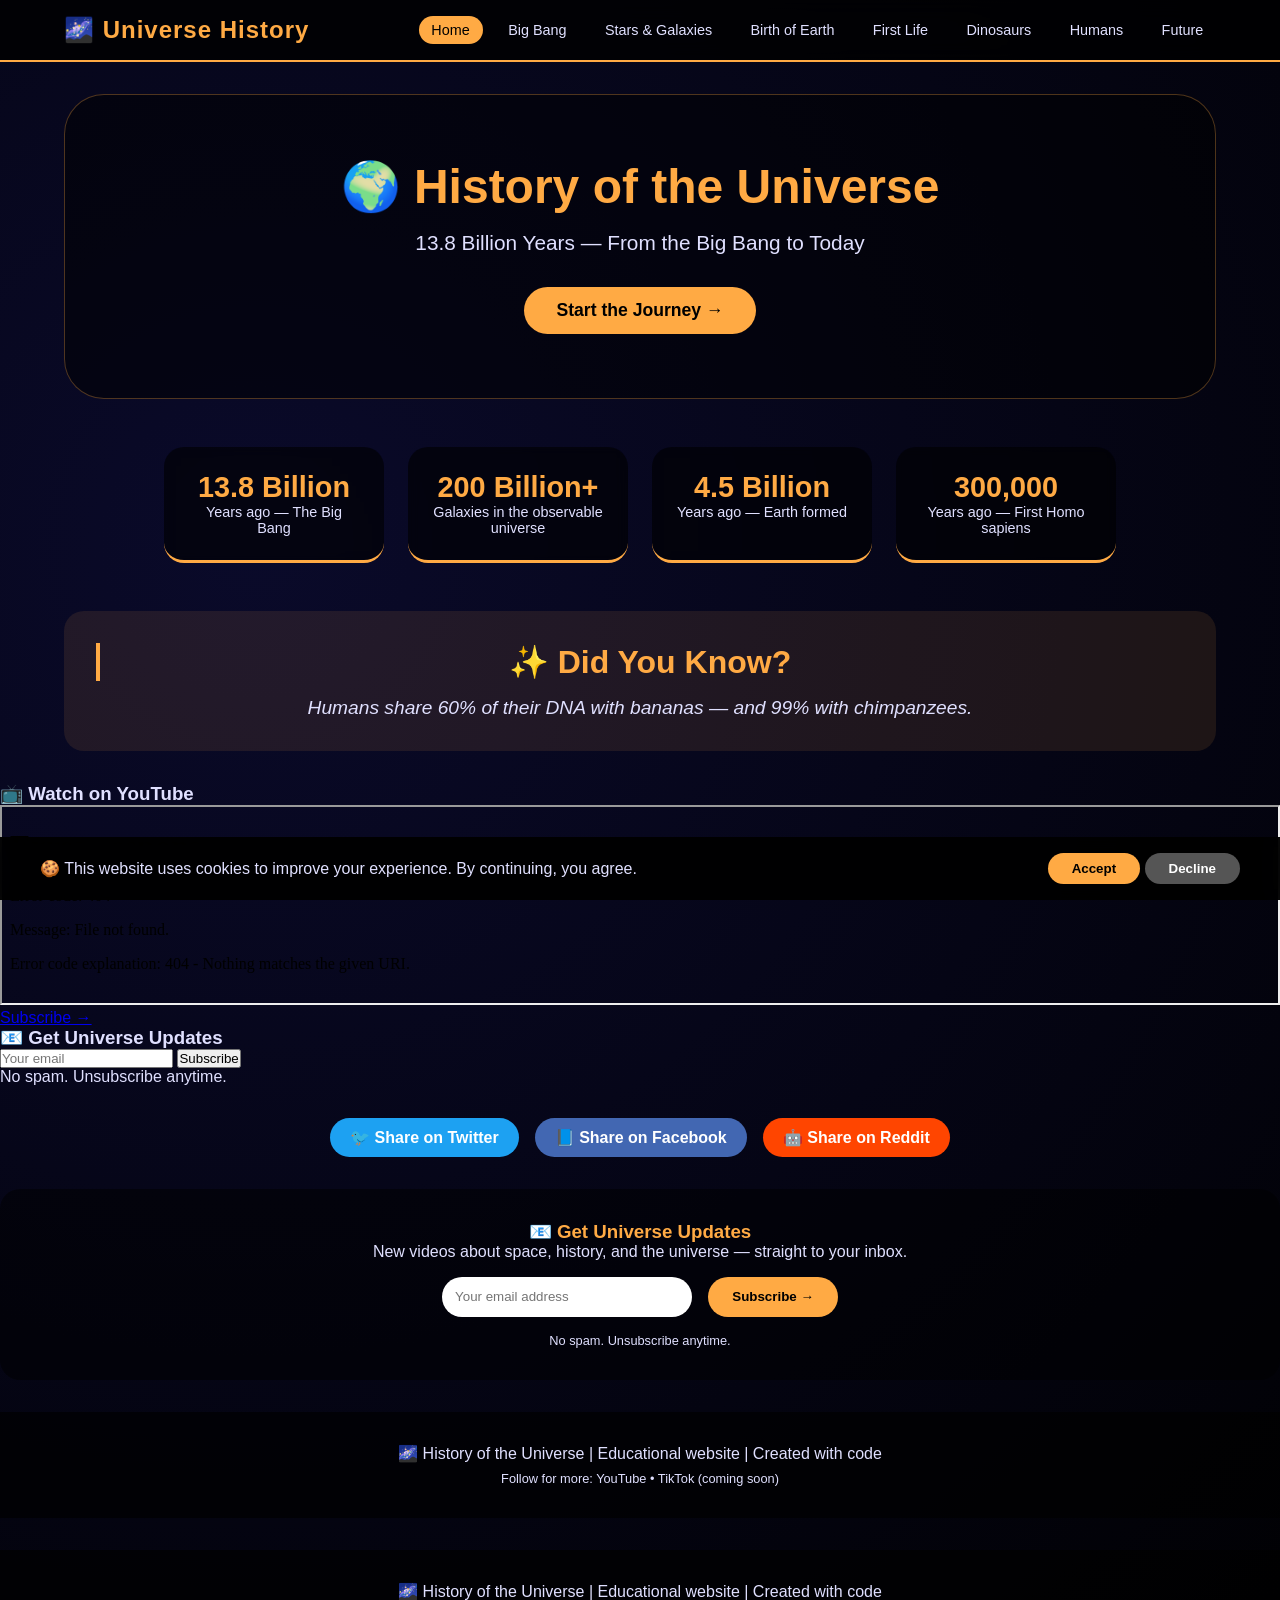
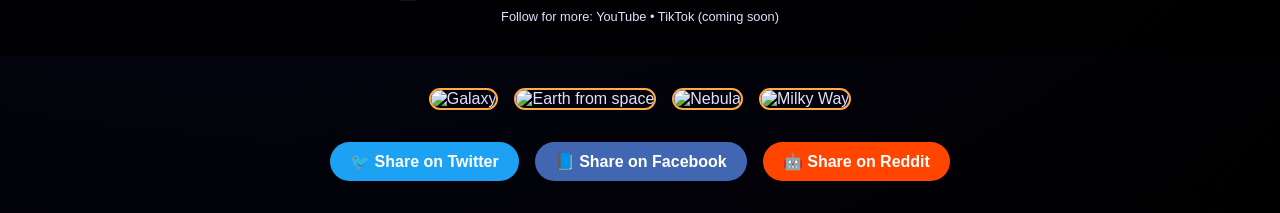
==== index.html @ eadc2ce7 "Update index.html" ====
<!DOCTYPE html>
<html lang="en">
<head>
    <meta charset="UTF-8">
    <meta name="viewport" content="width=device-width, initial-scale=1.0">
    <title>History of the Universe | From Big Bang to Today</title>
    <link rel="stylesheet" href="style.css">
</head>
<body>

    <nav>
        <div class="logo">🌌 Universe History</div>
        <ul>
            <li><a href="#" data-page="home" class="active">Home</a></li>
            <li><a href="#" data-page="bigbang">Big Bang</a></li>
            <li><a href="#" data-page="stars">Stars & Galaxies</a></li>
            <li><a href="#" data-page="earth">Birth of Earth</a></li>
            <li><a href="#" data-page="life">First Life</a></li>
            <li><a href="#" data-page="dinosaurs">Dinosaurs</a></li>
            <li><a href="#" data-page="humans">Humans</a></li>
            <li><a href="#" data-page="future">Future</a></li>
        </ul>
    </nav>

    <main id="mainContent">
        <!-- Home Page -->
        <div id="home" class="page active-page">
            <div class="hero">
                <h1>🌍 History of the Universe</h1>
                <p>13.8 Billion Years — From the Big Bang to Today</p>
                <button id="startJourneyBtn">Start the Journey →</button>
            </div>

            <div class="stats-grid">
                <div class="stat-card">
                    <h3>13.8 Billion</h3>
                    <p>Years ago — The Big Bang</p>
                </div>
                <div class="stat-card">
                    <h3>200 Billion+</h3>
                    <p>Galaxies in the observable universe</p>
                </div>
                <div class="stat-card">
                    <h3>4.5 Billion</h3>
                    <p>Years ago — Earth formed</p>
                </div>
                <div class="stat-card">
                    <h3>300,000</h3>
                    <p>Years ago — First Homo sapiens</p>
                </div>
            </div>

            <section class="fact-section">
                <h2>✨ Did You Know?</h2>
                <p id="randomFact">Loading...</p>
            </section>
        </div>

        <!-- Big Bang Page -->
        <div id="bigbang" class="page">
            <h2>💥 The Big Bang (13.8 Billion Years Ago)</h2>
            <div class="content-card">
                <p><strong>Before the Big Bang, there was nothing</strong> — no space, no time, no matter. Then, in a fraction of a second, the universe exploded into existence from a single point smaller than an atom.</p>
                <ul>
                    <li>⚡ Temperature at t=0: Infinitely hot</li>
                    <li>🌀 Universe expanded faster than the speed of light in the first second</li>
                    <li>🔬 First particles: quarks, electrons, photons</li>
                    <li>🌡️ After 380,000 years: first atoms (hydrogen and helium) formed</li>
                    <li>📡 We can still see the afterglow — it's called the Cosmic Microwave Background</li>
                </ul>
            </div>
        </div>

        <!-- Stars & Galaxies Page -->
        <div id="stars" class="page">
            <h2>🌟 The First Stars & Galaxies (13 Billion Years Ago)</h2>
            <div class="content-card">
                <p>Gravity pulled hydrogen and helium gas together until it got so hot and dense that <strong>nuclear fusion ignited — the first stars were born.</strong></p>
                <ul>
                    <li>⭐ First stars were 100-200x larger than our Sun</li>
                    <li>💥 They lived only a few million years (short lives) before exploding as supernovas</li>
                    <li>🌌 These explosions created the first heavy elements — carbon, oxygen, iron</li>
                    <li>🌀 Galaxies formed as millions of stars clustered together</li>
                    <li>🌠 Our Milky Way galaxy formed ~13.6 billion years ago</li>
                </ul>
            </div>
        </div>

        <!-- Birth of Earth Page -->
        <div id="earth" class="page">
            <h2>🌍 Birth of Earth (4.5 Billion Years Ago)</h2>
            <div class="content-card">
                <p>Our solar system formed from a collapsing cloud of gas and dust. Earth was a <strong>molten hell — no oceans, no oxygen.</strong></p>
                <ul>
                    <li>☄️ Earth formed from asteroid collisions over 10-20 million years</li>
                    <li>🌙 The Moon was created when a Mars-sized planet crashed into early Earth</li>
                    <li>💧 Water arrived via comets and asteroids</li>
                    <li>🦠 First oceans formed 4.4 billion years ago</li>
                    <li>🌋 Earth cooled enough for a solid crust by 4 billion years ago</li>
                </ul>
            </div>
        </div>

        <!-- First Life Page -->
        <div id="life" class="page">
            <h2>🧬 First Life on Earth (3.7 Billion Years Ago)</h2>
            <div class="content-card">
                <p>The first life was <strong>single-celled bacteria</strong> living in the oceans. For 2 billion years, that's all there was.</p>
                <ul>
                    <li>🦠 Oldest fossils: Stromatolites (layered bacterial mats)</li>
                    <li>🌬️ Cyanobacteria invented photosynthesis — filled the air with oxygen</li>
                    <li>🔬 First complex cells (eukaryotes) appeared 2 billion years ago</li>
                    <li>🐌 First multicellular life: sponges, worms, algae — 600 million years ago</li>
                    <li>🌊 Cambrian Explosion (541 million years ago): most animal groups suddenly appeared</li>
                </ul>
            </div>
        </div>

        <!-- Dinosaurs Page -->
        <div id="dinosaurs" class="page">
            <h2>🦖 Age of Dinosaurs (252 - 66 Million Years Ago)</h2>
            <div class="content-card">
                <p>Dinosaurs ruled Earth for <strong>165 million years</strong> — longer than humans have existed by 1,000 times.</p>
                <ul>
                    <li>🦕 First dinosaurs appeared 230 million years ago</li>
                    <li>🦴 T-Rex lived 68-66 million years ago (not with Stegosaurus — they were 80 million years apart!)</li>
                    <li>🌋 Pangea supercontinent broke apart during dinosaur era</li>
                    <li>☄️ Asteroid impact 66 million years ago wiped out all non-avian dinosaurs</li>
                    <li>🐦 Birds are the only surviving dinosaurs</li>
                </ul>
            </div>
        </div>

        <!-- Humans Page -->
        <div id="humans" class="page">
            <h2>🧬 Rise of Humans (300,000 Years Ago - Today)</h2>
            <div class="content-card">
                <p>Humans are the newest arrivals. For 99.9% of Earth's history, we didn't exist.</p>
                <ul>
                    <li>🦍 Split from chimpanzee ancestors: 6-7 million years ago</li>
                    <li>🔥 First stone tools: 2.6 million years ago (Australopithecus)</li>
                    <li>🧠 First Homo sapiens in Africa: 300,000 years ago</li>
                    <li>🌍 Humans migrated across the world: 70,000 - 15,000 years ago</li>
                    <li>🏛️ First cities and writing: 6,000 years ago (Sumer, Egypt, Indus Valley)</li>
                    <li>🛰️ Space Age: Humans landed on the Moon in 1969 — 55 years ago</li>
                </ul>
            </div>
        </div>

        <!-- Future Page -->
        <div id="future" class="page">
            <h2>🔮 The Future of the Universe</h2>
            <div class="content-card">
                <p>What happens next? Here's what science predicts:</p>
                <ul>
                    <li>📱 <strong>Next 100 years:</strong> Humans colonize Mars, AI transforms society</li>
                    <li>🔥 <strong>1 billion years:</strong> Sun becomes 10% brighter — Earth's oceans evaporate</li>
                    <li>💀 <strong>5 billion years:</strong> Sun swells into a red giant — swallows Earth</li>
                    <li>🌌 <strong>100 trillion years:</strong> Star formation ends — the universe goes dark</li>
                    <li>⚫ <strong>10^100 years:</strong> Black holes evaporate — the universe becomes cold, empty nothing</li>
                </ul>
                <p style="margin-top: 1.5rem; text-align: center;"><em>But don't worry — that's an unimaginably long time from now.</em></p>
            </div>
        </div>
    </main>

    <!-- Cookie Consent -->
    <div id="cookieConsent" class="cookie-consent">
        <div class="cookie-content">
            <p>🍪 This website uses cookies to improve your experience. By continuing, you agree.</p>
            <div class="cookie-buttons">
                <button id="acceptCookies" class="cookie-btn accept">Accept</button>
                <button id="declineCookies" class="cookie-btn decline">Decline</button>
            </div>
        </div>
    </div>
    <div class="youtube-section">
    <h3>📺 Watch on YouTube</h3>
    <iframe width="100%" height="200" src="..."></iframe>
    <a href="YOUR_YOUTUBE_LINK">Subscribe →</a>
</div>
    <div class="email-signup">
    <h3>📧 Get Universe Updates</h3>
    <input type="email" placeholder="Your email">
    <button>Subscribe</button>
    <p>No spam. Unsubscribe anytime.</p>
</div>
    <!-- Social Share Buttons -->
    <div class="share-buttons" style="margin: 2rem 0; display: flex; gap: 1rem; justify-content: center; flex-wrap: wrap;">
        <a href="https://twitter.com/intent/tweet?text=Check%20out%20this%20amazing%20history%20of%20the%20universe%20website!&url=https://shandavid194-crypto.github.io/worldroot/" target="_blank" style="background:#1DA1F2; color:white; padding:10px 20px; border-radius:25px; text-decoration:none; font-weight:bold;">🐦 Share on Twitter</a>
        <a href="https://www.facebook.com/sharer/sharer.php?u=https://shandavid194-crypto.github.io/worldroot/" target="_blank" style="background:#4267B2; color:white; padding:10px 20px; border-radius:25px; text-decoration:none; font-weight:bold;">📘 Share on Facebook</a>
        <a href="https://reddit.com/submit?url=https://shandavid194-crypto.github.io/worldroot/&title=History%20of%20the%20Universe" target="_blank" style="background:#FF4500; color:white; padding:10px 20px; border-radius:25px; text-decoration:none; font-weight:bold;">🤖 Share on Reddit</a>
    </div>

    <!-- Email Signup Section - PASTE THIS -->
    <div class="email-signup" style="text-align: center; background: rgba(0,0,0,0.5); padding: 2rem; margin: 2rem 0; border-radius: 20px;">
        <h3 style="color: #ffaa44;">📧 Get Universe Updates</h3>
        <p>New videos about space, history, and the universe — straight to your inbox.</p>
        <div style="display: flex; justify-content: center; gap: 1rem; flex-wrap: wrap; margin-top: 1rem;">
            <input type="email" placeholder="Your email address" style="padding: 0.8rem; width: 250px; border-radius: 50px; border: none;">
            <button style="background: #ffaa44; color: black; padding: 0.8rem 1.5rem; border-radius: 50px; border: none; font-weight: bold; cursor: pointer;">Subscribe →</button>
        </div>
        <p style="font-size: 0.8rem; margin-top: 1rem;">No spam. Unsubscribe anytime.</p>
    </div>

    <footer>
        <p>🌌 History of the Universe | Educational website | Created with code</p>
        <p style="font-size: 0.8rem; margin-top: 0.5rem;">Follow for more: YouTube • TikTok (coming soon)</p>
    </footer>

    <script src="script.js"></script>
</body>
</html>

    

    <footer>
        <p>🌌 History of the Universe | Educational website | Created with code</p>
        <p style="font-size: 0.8rem; margin-top: 0.5rem;">Follow for more: YouTube • TikTok (coming soon)</p>
    </footer>
        <!-- Image Gallery Section (adds space photos) -->
    <div class="image-gallery" style="display: flex; gap: 1rem; flex-wrap: wrap; justify-content: center; margin: 2rem 0;">
        <img src="https://images.unsplash.com/photo-1462331940025-496dfbfc7564?w=250&h=150&fit=crop" style="border-radius: 15px; border: 2px solid #ffaa44;" alt="Galaxy">
        <img src="https://images.unsplash.com/photo-1451187580459-43490279c0fa?w=250&h=150&fit=crop" style="border-radius: 15px; border: 2px solid #ffaa44;" alt="Earth from space">
        <img src="https://images.unsplash.com/photo-1446776811953-b23d57bd21aa?w=250&h=150&fit=crop" style="border-radius: 15px; border: 2px solid #ffaa44;" alt="Nebula">
        <img src="https://images.unsplash.com/photo-1543722530-d2c3201371e7?w=250&h=150&fit=crop" style="border-radius: 15px; border: 2px solid #ffaa44;" alt="Milky Way">
    </div>

    <!-- Social Share Buttons -->
    <div class="share-buttons" style="margin: 2rem 0; display: flex; gap: 1rem; justify-content: center; flex-wrap: wrap;">
        <a href="https://twitter.com/intent/tweet?text=Check%20out%20this%20amazing%20history%20of%20the%20universe%20website!&url=https://shandavid194-crypto.github.io/worldroot/" target="_blank" style="background:#1DA1F2; color:white; padding:10px 20px; border-radius:25px; text-decoration:none; font-weight:bold;">🐦 Share on Twitter</a>
        <a href="https://www.facebook.com/sharer/sharer.php?u=https://shandavid194-crypto.github.io/worldroot/" target="_blank" style="background:#4267B2; color:white; padding:10px 20px; border-radius:25px; text-decoration:none; font-weight:bold;">📘 Share on Facebook</a>
        <a href="https://reddit.com/submit?url=https://shandavid194-crypto.github.io/worldroot/&title=History%20of%20the%20Universe" target="_blank" style="background:#FF4500; color:white; padding:10px 20px; border-radius:25px; text-decoration:none; font-weight:bold;">🤖 Share on Reddit</a>
    </div>

    <script src="script.js"></script>
</body>
</html>

    <script src="script.js"></script>
</body>
</html>
---- style.css ----
* {
    margin: 0;
    padding: 0;
    box-sizing: border-box;
}

body {
    font-family: 'Segoe UI', 'Arial', sans-serif;
    background: radial-gradient(circle at 20% 30%, #0a0a2a, #000000);
    color: #e0e0ff;
    min-height: 100vh;
}

nav {
    display: flex;
    justify-content: space-between;
    align-items: center;
    padding: 1rem 5%;
    background: rgba(0, 0, 0, 0.8);
    backdrop-filter: blur(10px);
    border-bottom: 2px solid #ffaa44;
    flex-wrap: wrap;
    gap: 1rem;
}

.logo {
    font-size: 1.5rem;
    font-weight: bold;
    color: #ffaa44;
    letter-spacing: 1px;
}

nav ul {
    display: flex;
    gap: 0.8rem;
    list-style: none;
    flex-wrap: wrap;
}

nav ul li a {
    color: #e0e0ff;
    text-decoration: none;
    padding: 0.4rem 0.8rem;
    border-radius: 20px;
    transition: all 0.3s;
    font-size: 0.9rem;
}

nav ul li a:hover,
nav ul li a.active {
    background: #ffaa44;
    color: #000;
}

main {
    min-height: 70vh;
    padding: 2rem 5%;
}

.page {
    display: none;
    animation: fadeIn 0.4s ease;
}

.page.active-page {
    display: block;
}

@keyframes fadeIn {
    from { opacity: 0; transform: translateY(20px); }
    to { opacity: 1; transform: translateY(0); }
}

.hero {
    text-align: center;
    padding: 4rem 2rem;
    background: rgba(0, 0, 0, 0.5);
    border-radius: 40px;
    margin-bottom: 3rem;
    border: 1px solid rgba(255, 170, 68, 0.3);
}

.hero h1 {
    font-size: 3rem;
    margin-bottom: 1rem;
    color: #ffaa44;
}
.hero p {
    font-size: 1.3rem;
    margin-bottom: 2rem;
}
.hero button {
    background: #ffaa44;
    color: #000;
    border: none;
    padding: 0.8rem 2rem;
    font-size: 1.1rem;
    font-weight: bold;
    border-radius: 50px;
    cursor: pointer;
    transition: transform 0.2s;
}
.hero button:hover {
    transform: scale(1.05);
}

.stats-grid {
    display: flex;
    gap: 1.5rem;
    justify-content: center;
    flex-wrap: wrap;
    margin-bottom: 3rem;
}
.stat-card {
    background: rgba(0, 0, 0, 0.6);
    backdrop-filter: blur(5px);
    border-radius: 20px;
    padding: 1.5rem;
    width: 220px;
    text-align: center;
    border-bottom: 3px solid #ffaa44;
}
.stat-card h3 {
    font-size: 1.8rem;
    color: #ffaa44;
}
.stat-card p {
    font-size: 0.9rem;
}

.content-card {
    background: rgba(0, 0, 0, 0.6);
    border-radius: 25px;
    padding: 2rem;
    margin-top: 1.5rem;
    border-left: 5px solid #ffaa44;
}
.content-card ul {
    margin-top: 1rem;
    margin-left: 1.5rem;
}
.content-card li {
    margin: 0.8rem 0;
    line-height: 1.5;
}
.page h2 {
    font-size: 2rem;
    color: #ffaa44;
    border-left: 4px solid #ffaa44;
    padding-left: 1rem;
}

.fact-section {
    background: rgba(255, 170, 68, 0.1);
    border-radius: 20px;
    padding: 2rem;
    text-align: center;
}
#randomFact {
    font-size: 1.2rem;
    margin-top: 1rem;
    font-style: italic;
}

.cookie-consent {
    position: fixed;
    bottom: 0;
    left: 0;
    right: 0;
    background: rgba(0, 0, 0, 0.95);
    backdrop-filter: blur(10px);
    padding: 1rem;
    z-index: 9999;
    transform: translateY(100%);
    transition: transform 0.3s ease;
}
.cookie-consent.show {
    transform: translateY(0);
}
.cookie-content {
    max-width: 1200px;
    margin: 0 auto;
    display: flex;
    justify-content: space-between;
    align-items: center;
    flex-wrap: wrap;
    gap: 1rem;
}
.cookie-btn {
    padding: 0.5rem 1.5rem;
    border: none;
    border-radius: 50px;
    cursor: pointer;
    font-weight: bold;
}
.cookie-btn.accept {
    background: #ffaa44;
    color: black;
}
.cookie-btn.decline {
    background: #555;
    color: white;
}

footer {
    text-align: center;
    padding: 2rem;
    background: rgba(0, 0, 0, 0.7);
    margin-top: 2rem;
}

@media (max-width: 900px) {
    .hero h1 { font-size: 2rem; }
    nav { flex-direction: column; text-align: center; }
    nav ul { justify-content: center; }
    .page h2 { font-size: 1.5rem; }
}
/* Image gallery */
.image-gallery {
    display: flex;
    gap: 1rem;
    flex-wrap: wrap;
    justify-content: center;
    margin-top: 2rem;
}
.gallery-img {
    width: 200px;
    height: 150px;
    object-fit: cover;
    border-radius: 15px;
    border: 2px solid #ffaa44;
    transition: transform 0.3s;
}
.gallery-img:hover {
    transform: scale(1.05);
}
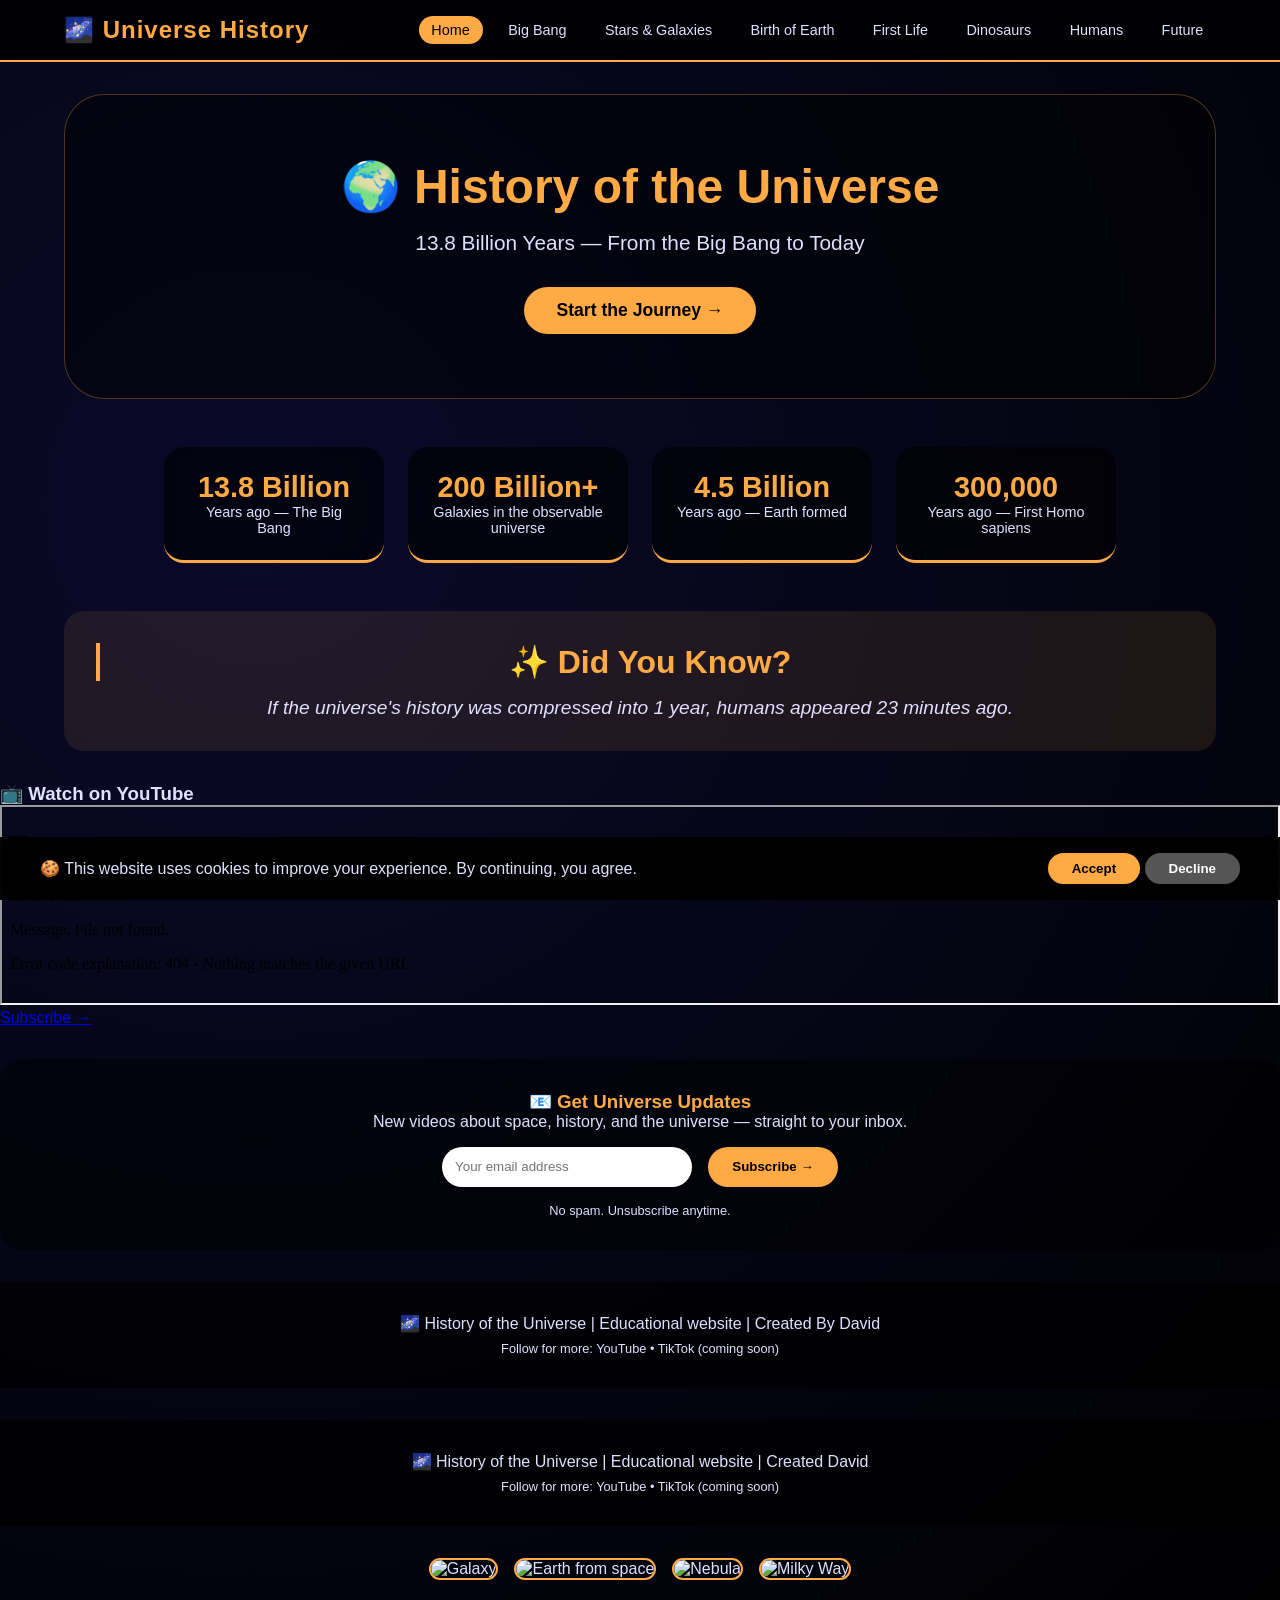
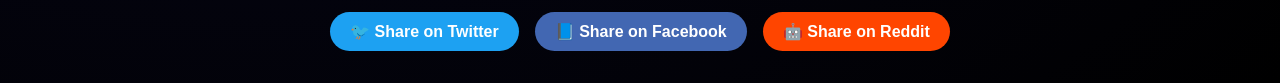
==== commit d7567617: "Update index.html" ====
--- a/index.html
+++ b/index.html
@@ -179,18 +179,6 @@
     <iframe width="100%" height="200" src="..."></iframe>
     <a href="YOUR_YOUTUBE_LINK">Subscribe →</a>
 </div>
-    <div class="email-signup">
-    <h3>📧 Get Universe Updates</h3>
-    <input type="email" placeholder="Your email">
-    <button>Subscribe</button>
-    <p>No spam. Unsubscribe anytime.</p>
-</div>
-    <!-- Social Share Buttons -->
-    <div class="share-buttons" style="margin: 2rem 0; display: flex; gap: 1rem; justify-content: center; flex-wrap: wrap;">
-        <a href="https://twitter.com/intent/tweet?text=Check%20out%20this%20amazing%20history%20of%20the%20universe%20website!&url=https://shandavid194-crypto.github.io/worldroot/" target="_blank" style="background:#1DA1F2; color:white; padding:10px 20px; border-radius:25px; text-decoration:none; font-weight:bold;">🐦 Share on Twitter</a>
-        <a href="https://www.facebook.com/sharer/sharer.php?u=https://shandavid194-crypto.github.io/worldroot/" target="_blank" style="background:#4267B2; color:white; padding:10px 20px; border-radius:25px; text-decoration:none; font-weight:bold;">📘 Share on Facebook</a>
-        <a href="https://reddit.com/submit?url=https://shandavid194-crypto.github.io/worldroot/&title=History%20of%20the%20Universe" target="_blank" style="background:#FF4500; color:white; padding:10px 20px; border-radius:25px; text-decoration:none; font-weight:bold;">🤖 Share on Reddit</a>
-    </div>
 
     <!-- Email Signup Section - PASTE THIS -->
     <div class="email-signup" style="text-align: center; background: rgba(0,0,0,0.5); padding: 2rem; margin: 2rem 0; border-radius: 20px;">
@@ -204,7 +192,7 @@
     </div>
 
     <footer>
-        <p>🌌 History of the Universe | Educational website | Created with code</p>
+        <p>🌌 History of the Universe | Educational website | Created By David</p>
         <p style="font-size: 0.8rem; margin-top: 0.5rem;">Follow for more: YouTube • TikTok (coming soon)</p>
     </footer>
 
@@ -215,7 +203,7 @@
     
 
     <footer>
-        <p>🌌 History of the Universe | Educational website | Created with code</p>
+        <p>🌌 History of the Universe | Educational website | Created David</p>
         <p style="font-size: 0.8rem; margin-top: 0.5rem;">Follow for more: YouTube • TikTok (coming soon)</p>
     </footer>
         <!-- Image Gallery Section (adds space photos) -->
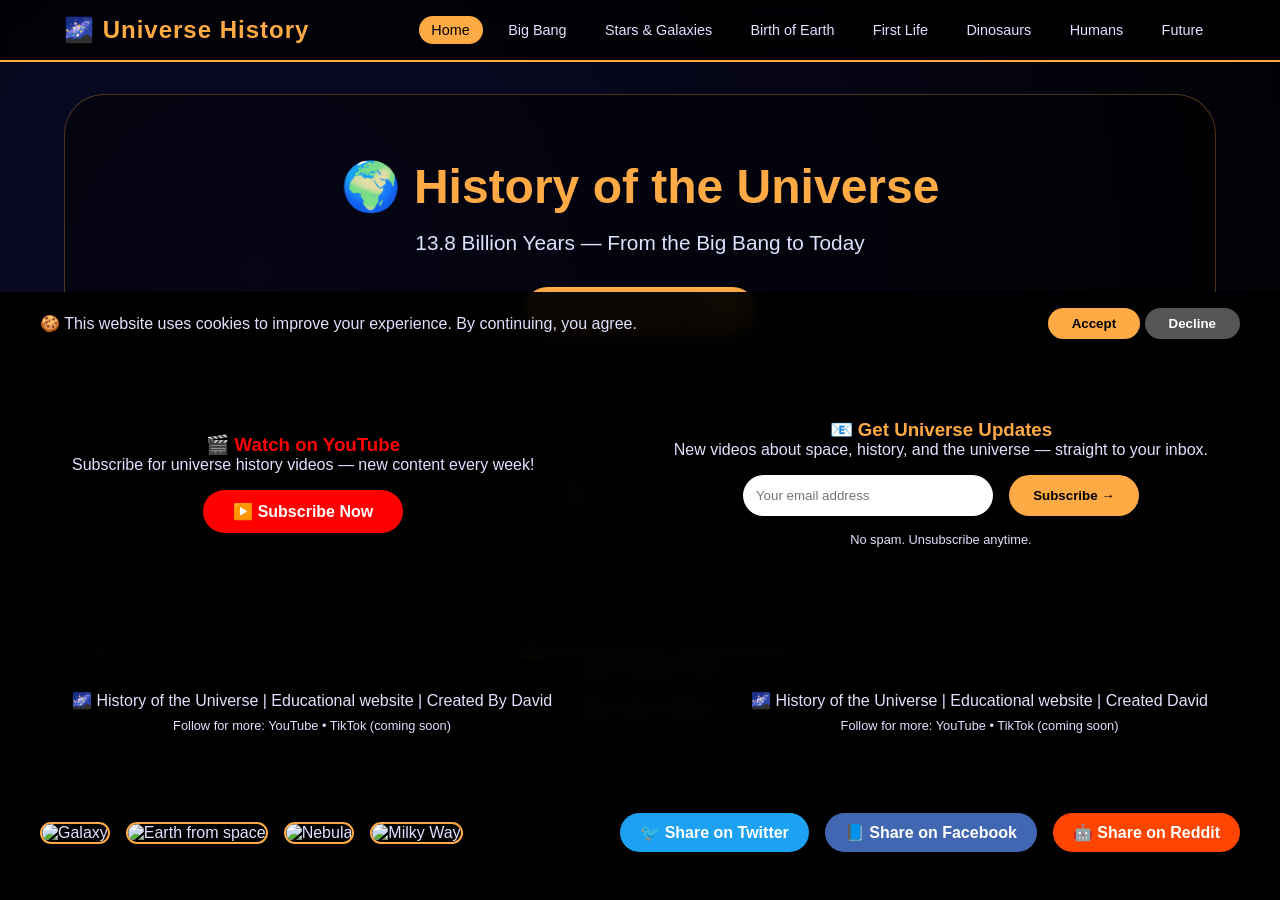
==== commit aaa96af2: "Update index.html" ====
--- a/index.html
+++ b/index.html
@@ -172,12 +172,13 @@
                 <button id="acceptCookies" class="cookie-btn accept">Accept</button>
                 <button id="declineCookies" class="cookie-btn decline">Decline</button>
             </div>
-        </div>
-    </div>
-    <div class="youtube-section">
-    <h3>📺 Watch on YouTube</h3>
-    <iframe width="100%" height="200" src="..."></iframe>
-    <a href="YOUR_YOUTUBE_LINK">Subscribe →</a>
+        <!-- YouTube Subscribe Section -->
+<div style="text-align: center; background: rgba(0,0,0,0.5); padding: 2rem; margin: 2rem 0; border-radius: 20px;">
+    <h3 style="color: #ff0000;">🎬 Watch on YouTube</h3>
+    <p>Subscribe for universe history videos — new content every week!</p>
+    <a href="https://www.youtube.com/@soundsinnovative-b8f" target="_blank" style="background: #ff0000; color: white; padding: 12px 30px; border-radius: 50px; text-decoration: none; font-weight: bold; display: inline-block; margin-top: 1rem; transition: transform 0.2s;">
+        ▶️ Subscribe Now
+    </a>
 </div>
 
     <!-- Email Signup Section - PASTE THIS -->
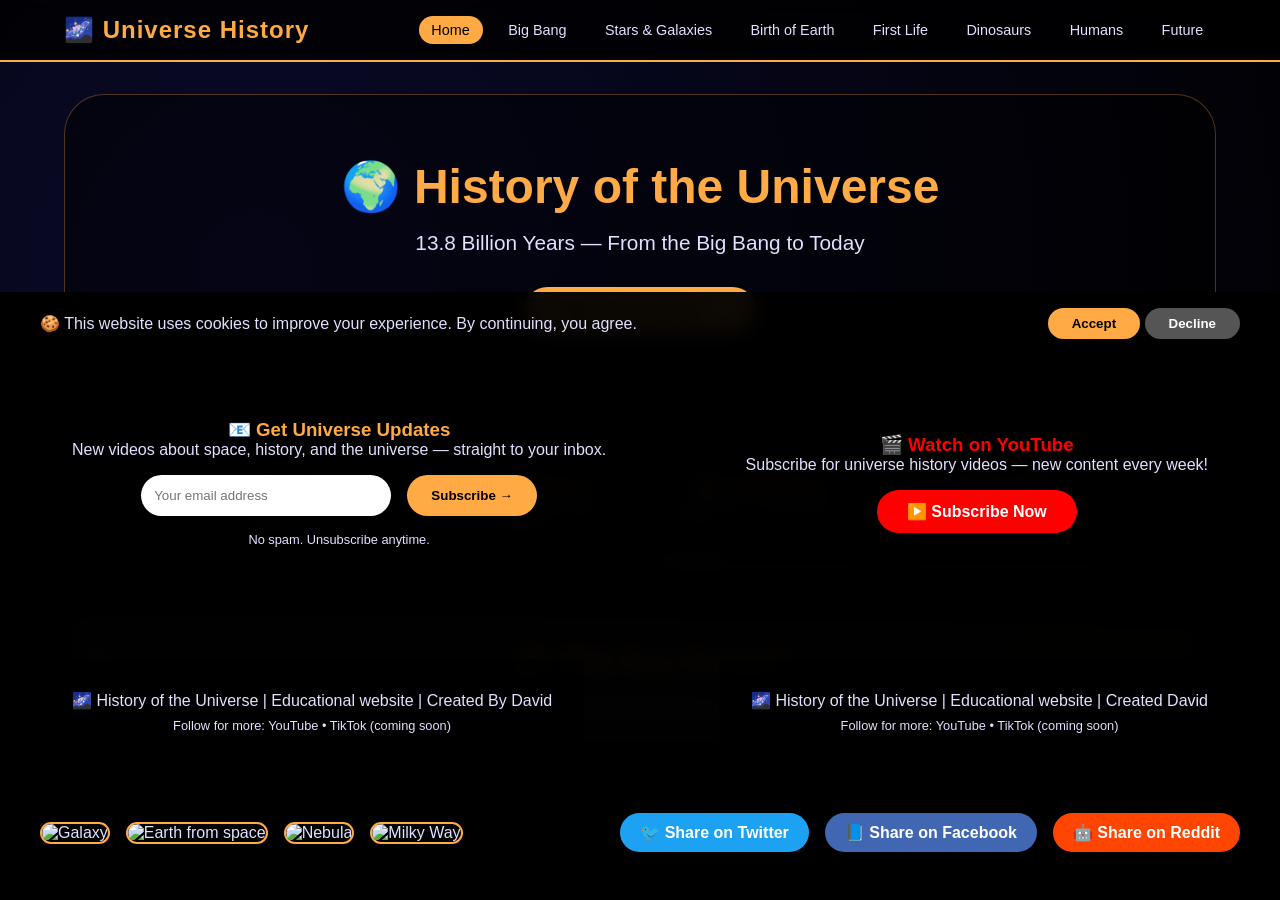
==== commit 0e858ef5: "Update index.html" ====
--- a/index.html
+++ b/index.html
@@ -172,7 +172,19 @@
                 <button id="acceptCookies" class="cookie-btn accept">Accept</button>
                 <button id="declineCookies" class="cookie-btn decline">Decline</button>
             </div>
-        <!-- YouTube Subscribe Section -->
+     
+
+    <!-- Email Signup Section - PASTE THIS -->
+    <div class="email-signup" style="text-align: center; background: rgba(0,0,0,0.5); padding: 2rem; margin: 2rem 0; border-radius: 20px;">
+        <h3 style="color: #ffaa44;">📧 Get Universe Updates</h3>
+        <p>New videos about space, history, and the universe — straight to your inbox.</p>
+        <div style="display: flex; justify-content: center; gap: 1rem; flex-wrap: wrap; margin-top: 1rem;">
+            <input type="email" placeholder="Your email address" style="padding: 0.8rem; width: 250px; border-radius: 50px; border: none;">
+            <button style="background: #ffaa44; color: black; padding: 0.8rem 1.5rem; border-radius: 50px; border: none; font-weight: bold; cursor: pointer;">Subscribe →</button>
+        </div>
+        <p style="font-size: 0.8rem; margin-top: 1rem;">No spam. Unsubscribe anytime.</p>
+    </div>
+   <!-- YouTube Subscribe Section -->
 <div style="text-align: center; background: rgba(0,0,0,0.5); padding: 2rem; margin: 2rem 0; border-radius: 20px;">
     <h3 style="color: #ff0000;">🎬 Watch on YouTube</h3>
     <p>Subscribe for universe history videos — new content every week!</p>
@@ -180,18 +192,6 @@
         ▶️ Subscribe Now
     </a>
 </div>
-
-    <!-- Email Signup Section - PASTE THIS -->
-    <div class="email-signup" style="text-align: center; background: rgba(0,0,0,0.5); padding: 2rem; margin: 2rem 0; border-radius: 20px;">
-        <h3 style="color: #ffaa44;">📧 Get Universe Updates</h3>
-        <p>New videos about space, history, and the universe — straight to your inbox.</p>
-        <div style="display: flex; justify-content: center; gap: 1rem; flex-wrap: wrap; margin-top: 1rem;">
-            <input type="email" placeholder="Your email address" style="padding: 0.8rem; width: 250px; border-radius: 50px; border: none;">
-            <button style="background: #ffaa44; color: black; padding: 0.8rem 1.5rem; border-radius: 50px; border: none; font-weight: bold; cursor: pointer;">Subscribe →</button>
-        </div>
-        <p style="font-size: 0.8rem; margin-top: 1rem;">No spam. Unsubscribe anytime.</p>
-    </div>
-
     <footer>
         <p>🌌 History of the Universe | Educational website | Created By David</p>
         <p style="font-size: 0.8rem; margin-top: 0.5rem;">Follow for more: YouTube • TikTok (coming soon)</p>
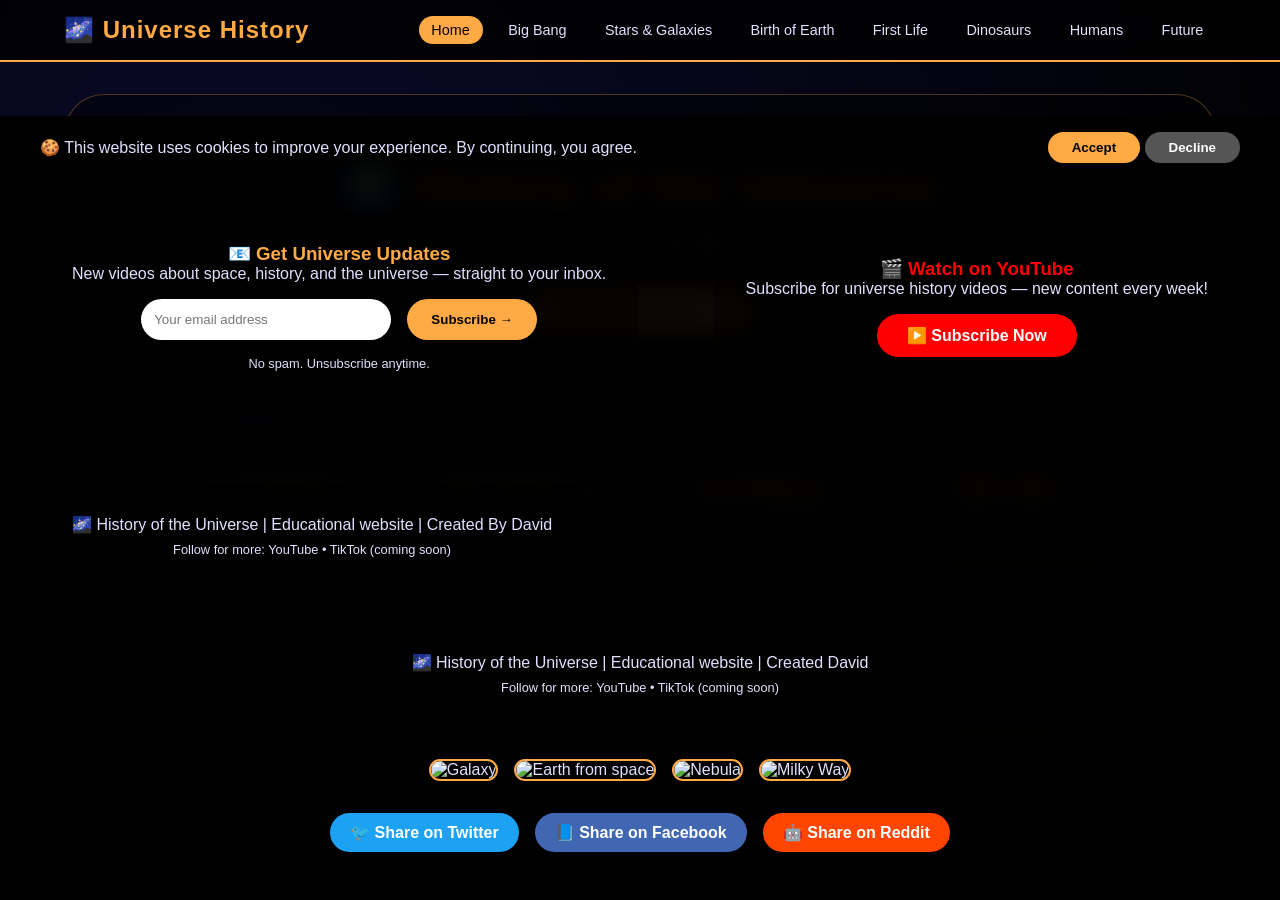
==== commit 04163ab2: "Update index.html" ====
--- a/index.html
+++ b/index.html
@@ -198,8 +198,7 @@
     </footer>
 
     <script src="script.js"></script>
-</body>
-</html>
+</div>
 
     
 
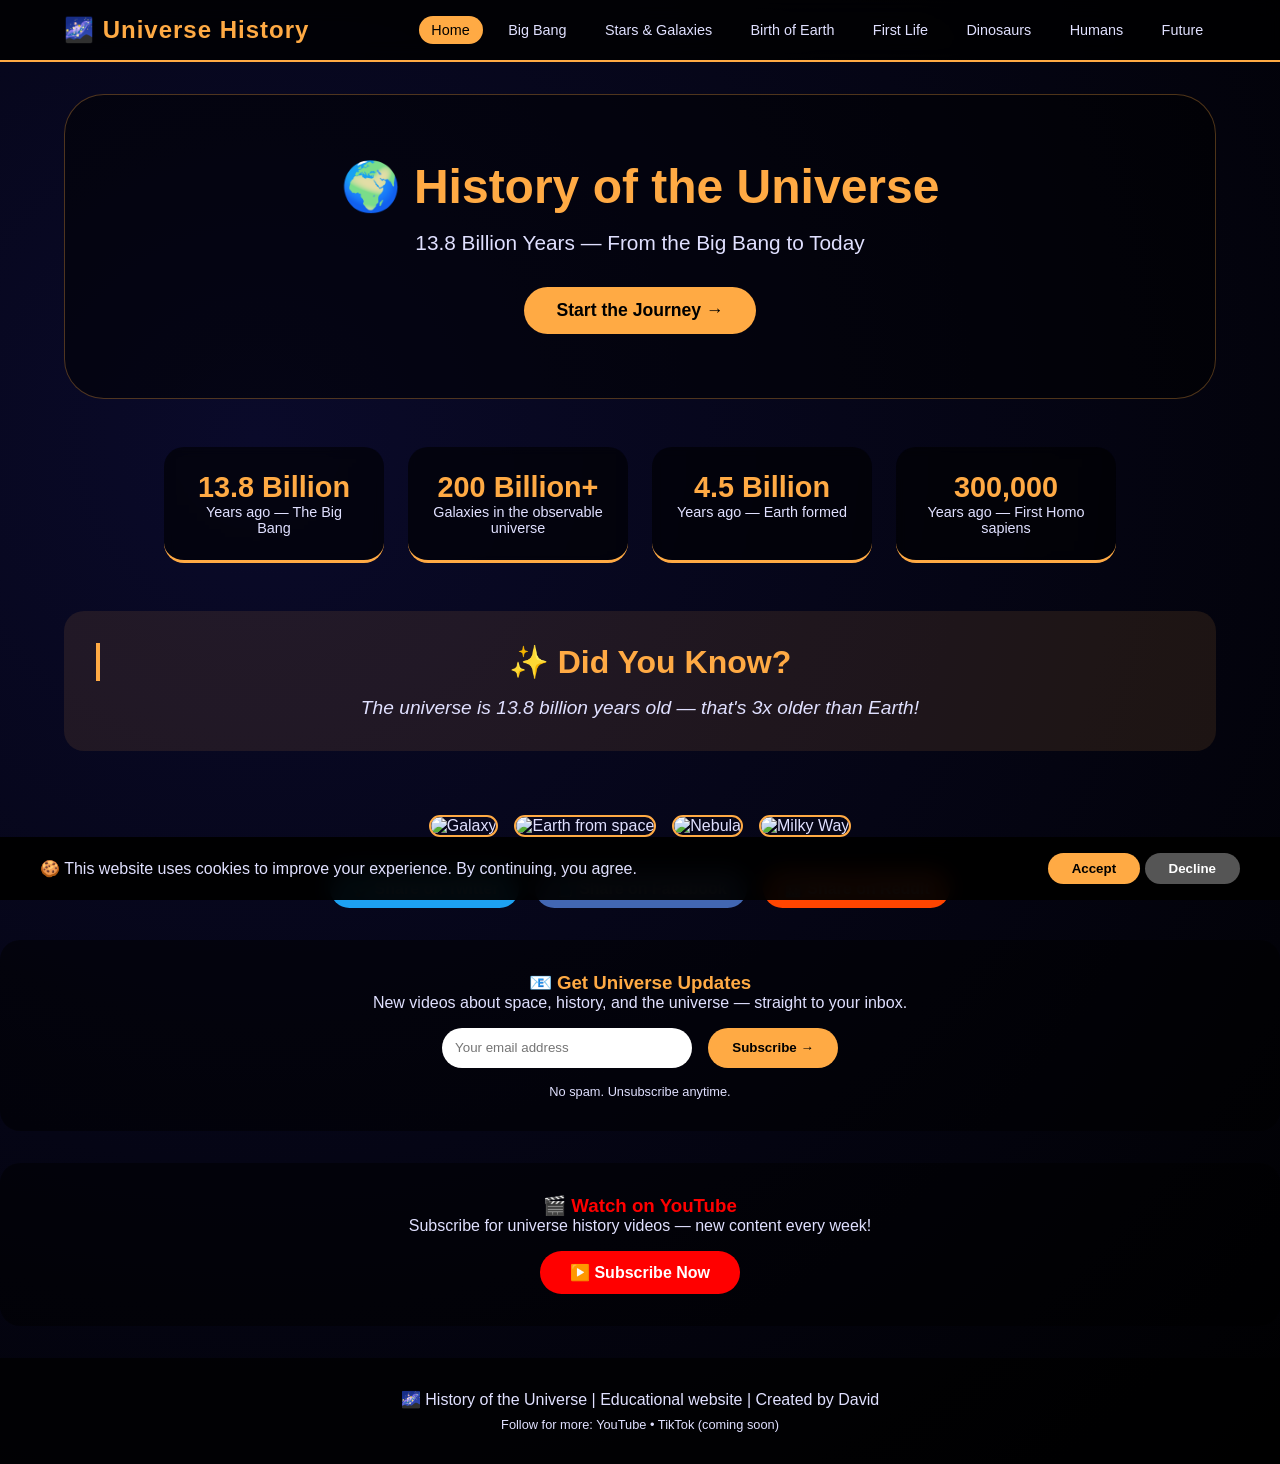
==== commit ee61d986: "Refactor dinosaur facts and add subscription sections Removed duplicate information about T-Rex and " ====
--- a/index.html
+++ b/index.html
@@ -123,7 +123,7 @@
                 <p>Dinosaurs ruled Earth for <strong>165 million years</strong> — longer than humans have existed by 1,000 times.</p>
                 <ul>
                     <li>🦕 First dinosaurs appeared 230 million years ago</li>
-                    <li>🦴 T-Rex lived 68-66 million years ago (not with Stegosaurus — they were 80 million years apart!)</li>
+                    <li>🦴 T-Rex lived 68-66 million years ago</li>
                     <li>🌋 Pangea supercontinent broke apart during dinosaur era</li>
                     <li>☄️ Asteroid impact 66 million years ago wiped out all non-avian dinosaurs</li>
                     <li>🐦 Birds are the only surviving dinosaurs</li>
@@ -138,11 +138,11 @@
                 <p>Humans are the newest arrivals. For 99.9% of Earth's history, we didn't exist.</p>
                 <ul>
                     <li>🦍 Split from chimpanzee ancestors: 6-7 million years ago</li>
-                    <li>🔥 First stone tools: 2.6 million years ago (Australopithecus)</li>
+                    <li>🔥 First stone tools: 2.6 million years ago</li>
                     <li>🧠 First Homo sapiens in Africa: 300,000 years ago</li>
                     <li>🌍 Humans migrated across the world: 70,000 - 15,000 years ago</li>
-                    <li>🏛️ First cities and writing: 6,000 years ago (Sumer, Egypt, Indus Valley)</li>
-                    <li>🛰️ Space Age: Humans landed on the Moon in 1969 — 55 years ago</li>
+                    <li>🏛️ First cities and writing: 6,000 years ago</li>
+                    <li>🛰️ Space Age: Humans landed on the Moon in 1969</li>
                 </ul>
             </div>
         </div>
@@ -172,9 +172,25 @@
                 <button id="acceptCookies" class="cookie-btn accept">Accept</button>
                 <button id="declineCookies" class="cookie-btn decline">Decline</button>
             </div>
-     
-
-    <!-- Email Signup Section - PASTE THIS -->
+        </div>
+    </div>
+
+    <!-- Image Gallery Section -->
+    <div class="image-gallery" style="display: flex; gap: 1rem; flex-wrap: wrap; justify-content: center; margin: 2rem 0;">
+        <img src="https://images.unsplash.com/photo-1462331940025-496dfbfc7564?w=250&h=150&fit=crop" style="border-radius: 15px; border: 2px solid #ffaa44;" alt="Galaxy">
+        <img src="https://images.unsplash.com/photo-1451187580459-43490279c0fa?w=250&h=150&fit=crop" style="border-radius: 15px; border: 2px solid #ffaa44;" alt="Earth from space">
+        <img src="https://images.unsplash.com/photo-1446776811953-b23d57bd21aa?w=250&h=150&fit=crop" style="border-radius: 15px; border: 2px solid #ffaa44;" alt="Nebula">
+        <img src="https://images.unsplash.com/photo-1543722530-d2c3201371e7?w=250&h=150&fit=crop" style="border-radius: 15px; border: 2px solid #ffaa44;" alt="Milky Way">
+    </div>
+
+    <!-- Social Share Buttons -->
+    <div class="share-buttons" style="margin: 2rem 0; display: flex; gap: 1rem; justify-content: center; flex-wrap: wrap;">
+        <a href="https://twitter.com/intent/tweet?text=Check%20out%20this%20amazing%20history%20of%20the%20universe%20website!&url=https://shandavid194-crypto.github.io/worldroot/" target="_blank" style="background:#1DA1F2; color:white; padding:10px 20px; border-radius:25px; text-decoration:none; font-weight:bold;">🐦 Share on Twitter</a>
+        <a href="https://www.facebook.com/sharer/sharer.php?u=https://shandavid194-crypto.github.io/worldroot/" target="_blank" style="background:#4267B2; color:white; padding:10px 20px; border-radius:25px; text-decoration:none; font-weight:bold;">📘 Share on Facebook</a>
+        <a href="https://reddit.com/submit?url=https://shandavid194-crypto.github.io/worldroot/&title=History%20of%20the%20Universe" target="_blank" style="background:#FF4500; color:white; padding:10px 20px; border-radius:25px; text-decoration:none; font-weight:bold;">🤖 Share on Reddit</a>
+    </div>
+
+    <!-- Email Signup Section -->
     <div class="email-signup" style="text-align: center; background: rgba(0,0,0,0.5); padding: 2rem; margin: 2rem 0; border-radius: 20px;">
         <h3 style="color: #ffaa44;">📧 Get Universe Updates</h3>
         <p>New videos about space, history, and the universe — straight to your inbox.</p>
@@ -184,47 +200,21 @@
         </div>
         <p style="font-size: 0.8rem; margin-top: 1rem;">No spam. Unsubscribe anytime.</p>
     </div>
-   <!-- YouTube Subscribe Section -->
-<div style="text-align: center; background: rgba(0,0,0,0.5); padding: 2rem; margin: 2rem 0; border-radius: 20px;">
-    <h3 style="color: #ff0000;">🎬 Watch on YouTube</h3>
-    <p>Subscribe for universe history videos — new content every week!</p>
-    <a href="https://www.youtube.com/@soundsinnovative-b8f" target="_blank" style="background: #ff0000; color: white; padding: 12px 30px; border-radius: 50px; text-decoration: none; font-weight: bold; display: inline-block; margin-top: 1rem; transition: transform 0.2s;">
-        ▶️ Subscribe Now
-    </a>
-</div>
+
+    <!-- YouTube Subscribe Section -->
+    <div style="text-align: center; background: rgba(0,0,0,0.5); padding: 2rem; margin: 2rem 0; border-radius: 20px;">
+        <h3 style="color: #ff0000;">🎬 Watch on YouTube</h3>
+        <p>Subscribe for universe history videos — new content every week!</p>
+        <a href="https://www.youtube.com/@soundsinnovative-b8f" target="_blank" style="background: #ff0000; color: white; padding: 12px 30px; border-radius: 50px; text-decoration: none; font-weight: bold; display: inline-block; margin-top: 1rem; transition: transform 0.2s;">
+            ▶️ Subscribe Now
+        </a>
+    </div>
+
     <footer>
-        <p>🌌 History of the Universe | Educational website | Created By David</p>
+        <p>🌌 History of the Universe | Educational website | Created by David</p>
         <p style="font-size: 0.8rem; margin-top: 0.5rem;">Follow for more: YouTube • TikTok (coming soon)</p>
     </footer>
-
-    <script src="script.js"></script>
-</div>
-
-    
-
-    <footer>
-        <p>🌌 History of the Universe | Educational website | Created David</p>
-        <p style="font-size: 0.8rem; margin-top: 0.5rem;">Follow for more: YouTube • TikTok (coming soon)</p>
-    </footer>
-        <!-- Image Gallery Section (adds space photos) -->
-    <div class="image-gallery" style="display: flex; gap: 1rem; flex-wrap: wrap; justify-content: center; margin: 2rem 0;">
-        <img src="https://images.unsplash.com/photo-1462331940025-496dfbfc7564?w=250&h=150&fit=crop" style="border-radius: 15px; border: 2px solid #ffaa44;" alt="Galaxy">
-        <img src="https://images.unsplash.com/photo-1451187580459-43490279c0fa?w=250&h=150&fit=crop" style="border-radius: 15px; border: 2px solid #ffaa44;" alt="Earth from space">
-        <img src="https://images.unsplash.com/photo-1446776811953-b23d57bd21aa?w=250&h=150&fit=crop" style="border-radius: 15px; border: 2px solid #ffaa44;" alt="Nebula">
-        <img src="https://images.unsplash.com/photo-1543722530-d2c3201371e7?w=250&h=150&fit=crop" style="border-radius: 15px; border: 2px solid #ffaa44;" alt="Milky Way">
-    </div>
-
-    <!-- Social Share Buttons -->
-    <div class="share-buttons" style="margin: 2rem 0; display: flex; gap: 1rem; justify-content: center; flex-wrap: wrap;">
-        <a href="https://twitter.com/intent/tweet?text=Check%20out%20this%20amazing%20history%20of%20the%20universe%20website!&url=https://shandavid194-crypto.github.io/worldroot/" target="_blank" style="background:#1DA1F2; color:white; padding:10px 20px; border-radius:25px; text-decoration:none; font-weight:bold;">🐦 Share on Twitter</a>
-        <a href="https://www.facebook.com/sharer/sharer.php?u=https://shandavid194-crypto.github.io/worldroot/" target="_blank" style="background:#4267B2; color:white; padding:10px 20px; border-radius:25px; text-decoration:none; font-weight:bold;">📘 Share on Facebook</a>
-        <a href="https://reddit.com/submit?url=https://shandavid194-crypto.github.io/worldroot/&title=History%20of%20the%20Universe" target="_blank" style="background:#FF4500; color:white; padding:10px 20px; border-radius:25px; text-decoration:none; font-weight:bold;">🤖 Share on Reddit</a>
-    </div>
 
     <script src="script.js"></script>
 </body>
 </html>
-
-    <script src="script.js"></script>
-</body>
-</html>
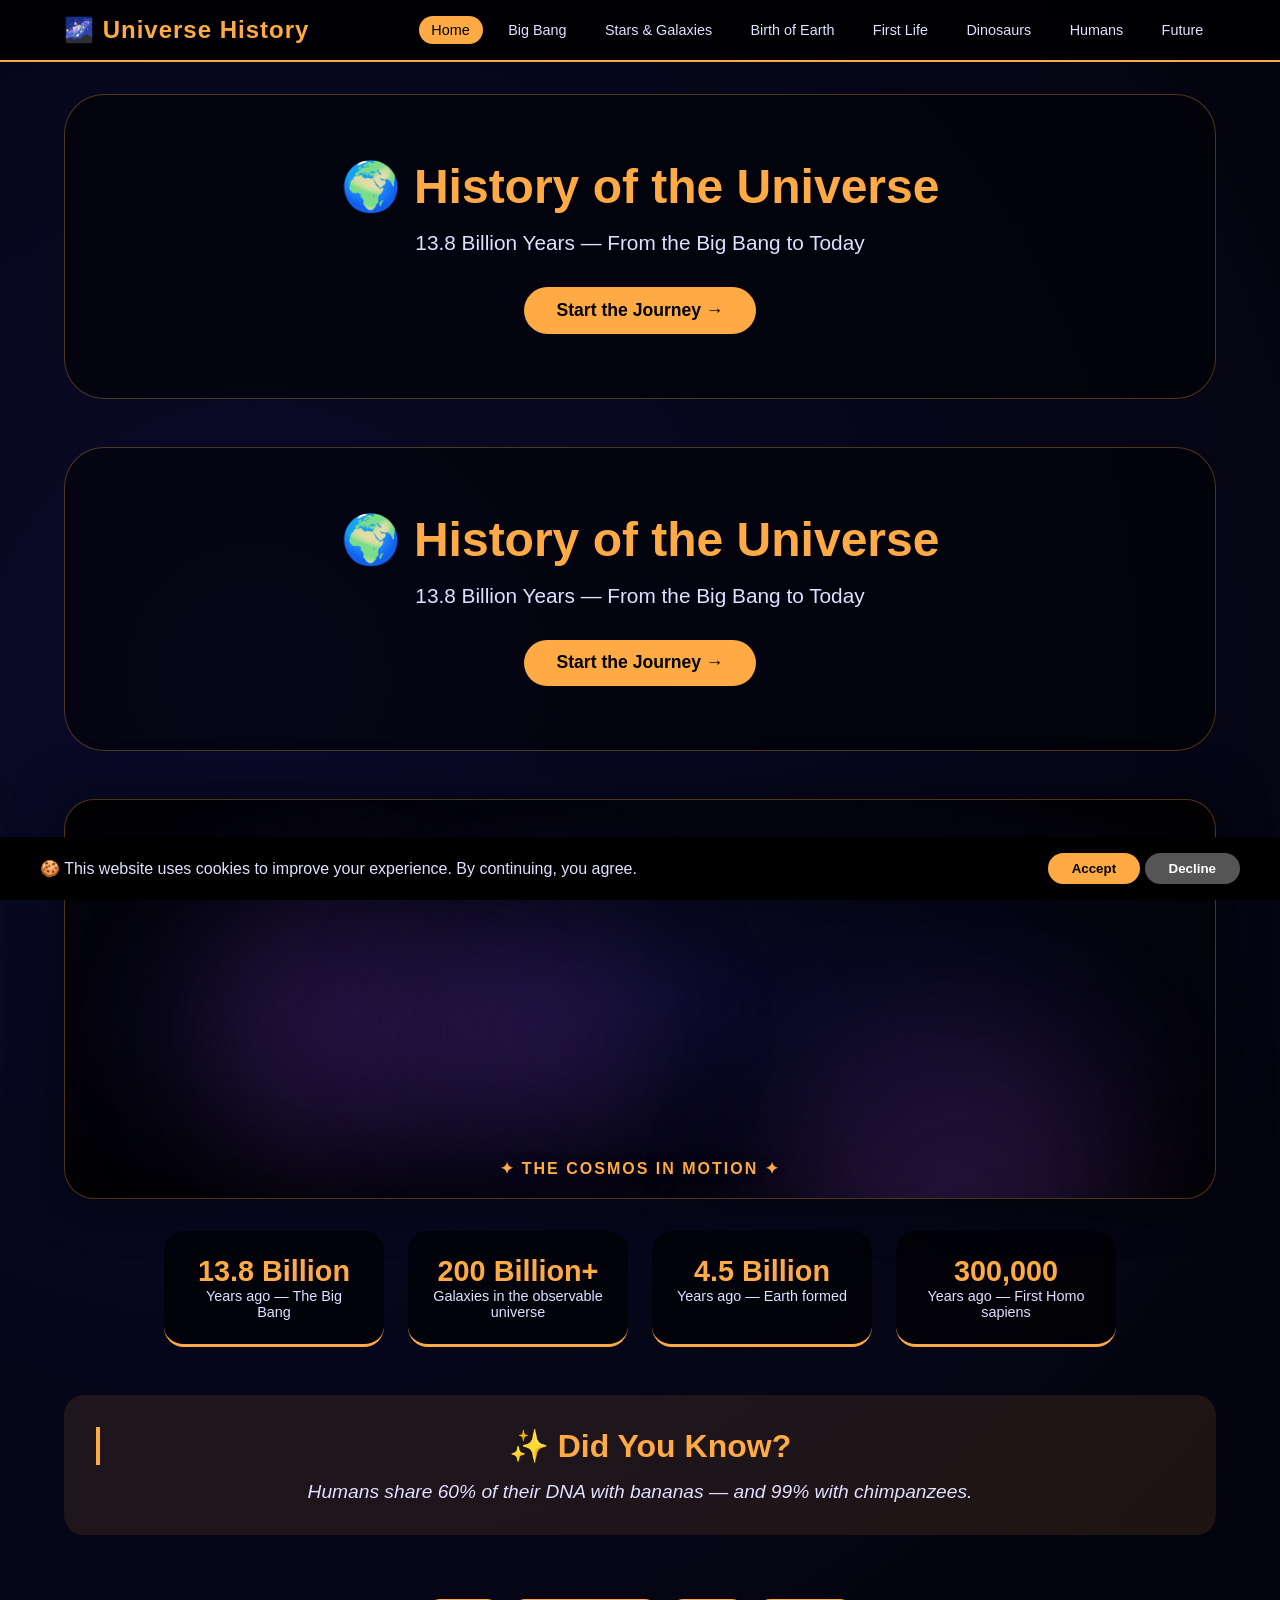
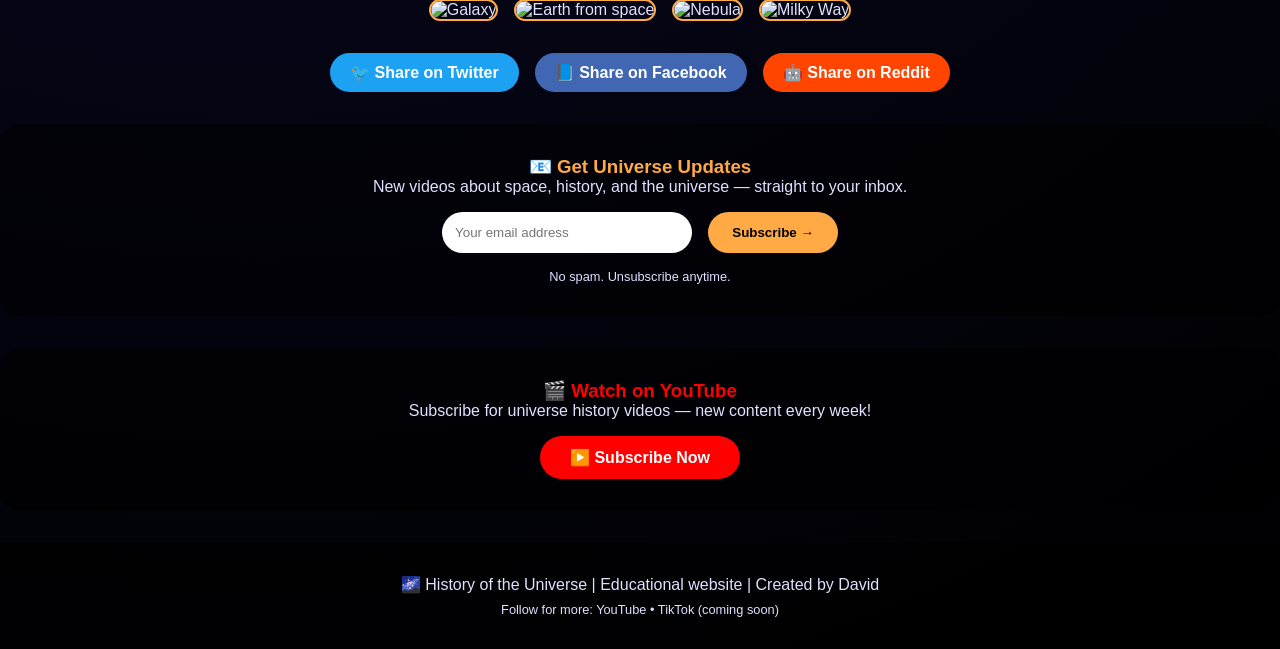
==== commit 1d8e2655: "Update index.html" ====
--- a/index.html
+++ b/index.html
@@ -30,6 +30,18 @@
                 <p>13.8 Billion Years — From the Big Bang to Today</p>
                 <button id="startJourneyBtn">Start the Journey →</button>
             </div>
+                <div class="hero">
+                <h1>🌍 History of the Universe</h1>
+                <p>13.8 Billion Years — From the Big Bang to Today</p>
+                <button id="startJourneyBtn">Start the Journey →</button>
+            </div>
+                        <!-- Universe Animation -->
+            <div class="universe-animation" id="universeAnimation">
+                <div class="nebula-glow" style="top: 20%; left: 10%;"></div>
+                <div class="nebula-glow" style="top: 50%; right: 5%; width: 400px; height: 400px;"></div>
+                <div class="nebula-glow" style="bottom: 10%; left: 30%; width: 250px; height: 250px;"></div>
+                <h3>✦ THE COSMOS IN MOTION ✦</h3>
+            </div>
 
             <div class="stats-grid">
                 <div class="stat-card">
--- a/style.css
+++ b/style.css
@@ -234,3 +234,121 @@
 .gallery-img:hover {
     transform: scale(1.05);
 }
+/* Universe Animation Section */
+.universe-animation {
+    position: relative;
+    width: 100%;
+    height: 400px;
+    background: radial-gradient(ellipse at center, #0a0a2a 0%, #000000 100%);
+    overflow: hidden;
+    margin: 2rem 0;
+    border-radius: 30px;
+    border: 1px solid rgba(255, 170, 68, 0.3);
+    box-shadow: 0 0 50px rgba(0,0,0,0.5);
+}
+
+.universe-animation h3 {
+    position: absolute;
+    bottom: 20px;
+    left: 0;
+    right: 0;
+    text-align: center;
+    color: #ffaa44;
+    z-index: 10;
+    font-size: 1rem;
+    letter-spacing: 2px;
+    text-shadow: 0 0 10px rgba(0,0,0,0.8);
+}
+
+/* Stars */
+.star {
+    position: absolute;
+    background: white;
+    border-radius: 50%;
+    opacity: 0;
+    animation: twinkle 3s infinite;
+}
+
+@keyframes twinkle {
+    0%, 100% { opacity: 0; transform: scale(1); }
+    50% { opacity: 1; transform: scale(1.2); }
+}
+
+/* Shooting Stars */
+.shooting-star {
+    position: absolute;
+    width: 100px;
+    height: 2px;
+    background: linear-gradient(90deg, rgba(255,255,255,0.8), rgba(255,255,255,0));
+    border-radius: 50%;
+    opacity: 0;
+    animation: shoot 4s linear infinite;
+}
+
+@keyframes shoot {
+    0% {
+        transform: translateX(0) translateY(0) rotate(45deg);
+        opacity: 0;
+    }
+    10% {
+        opacity: 1;
+    }
+    20% {
+        transform: translateX(-200px) translateY(200px) rotate(45deg);
+        opacity: 0;
+    }
+    100% {
+        transform: translateX(-200px) translateY(200px) rotate(45deg);
+        opacity: 0;
+    }
+}
+
+/* Floating Particles */
+.particle {
+    position: absolute;
+    background: rgba(255, 170, 68, 0.6);
+    border-radius: 50%;
+    animation: float 20s infinite ease-in-out;
+}
+
+@keyframes float {
+    0%, 100% {
+        transform: translateY(0) translateX(0);
+        opacity: 0.3;
+    }
+    25% {
+        transform: translateY(-30px) translateX(20px);
+        opacity: 0.8;
+    }
+    50% {
+        transform: translateY(10px) translateX(-20px);
+        opacity: 0.5;
+    }
+    75% {
+        transform: translateY(-10px) translateX(30px);
+        opacity: 0.7;
+    }
+}
+
+/* Nebula Glow */
+.nebula-glow {
+    position: absolute;
+    width: 300px;
+    height: 300px;
+    border-radius: 50%;
+    background: radial-gradient(circle, rgba(100, 50, 150, 0.4), rgba(100, 50, 150, 0));
+    filter: blur(60px);
+    animation: pulse 8s infinite;
+}
+
+@keyframes pulse {
+    0%, 100% { opacity: 0.3; transform: scale(1); }
+    50% { opacity: 0.6; transform: scale(1.3); }
+}
+
+/* Responsive */
+@media (max-width: 768px) {
+    .universe-animation {
+        height: 300px;
+    }
+}
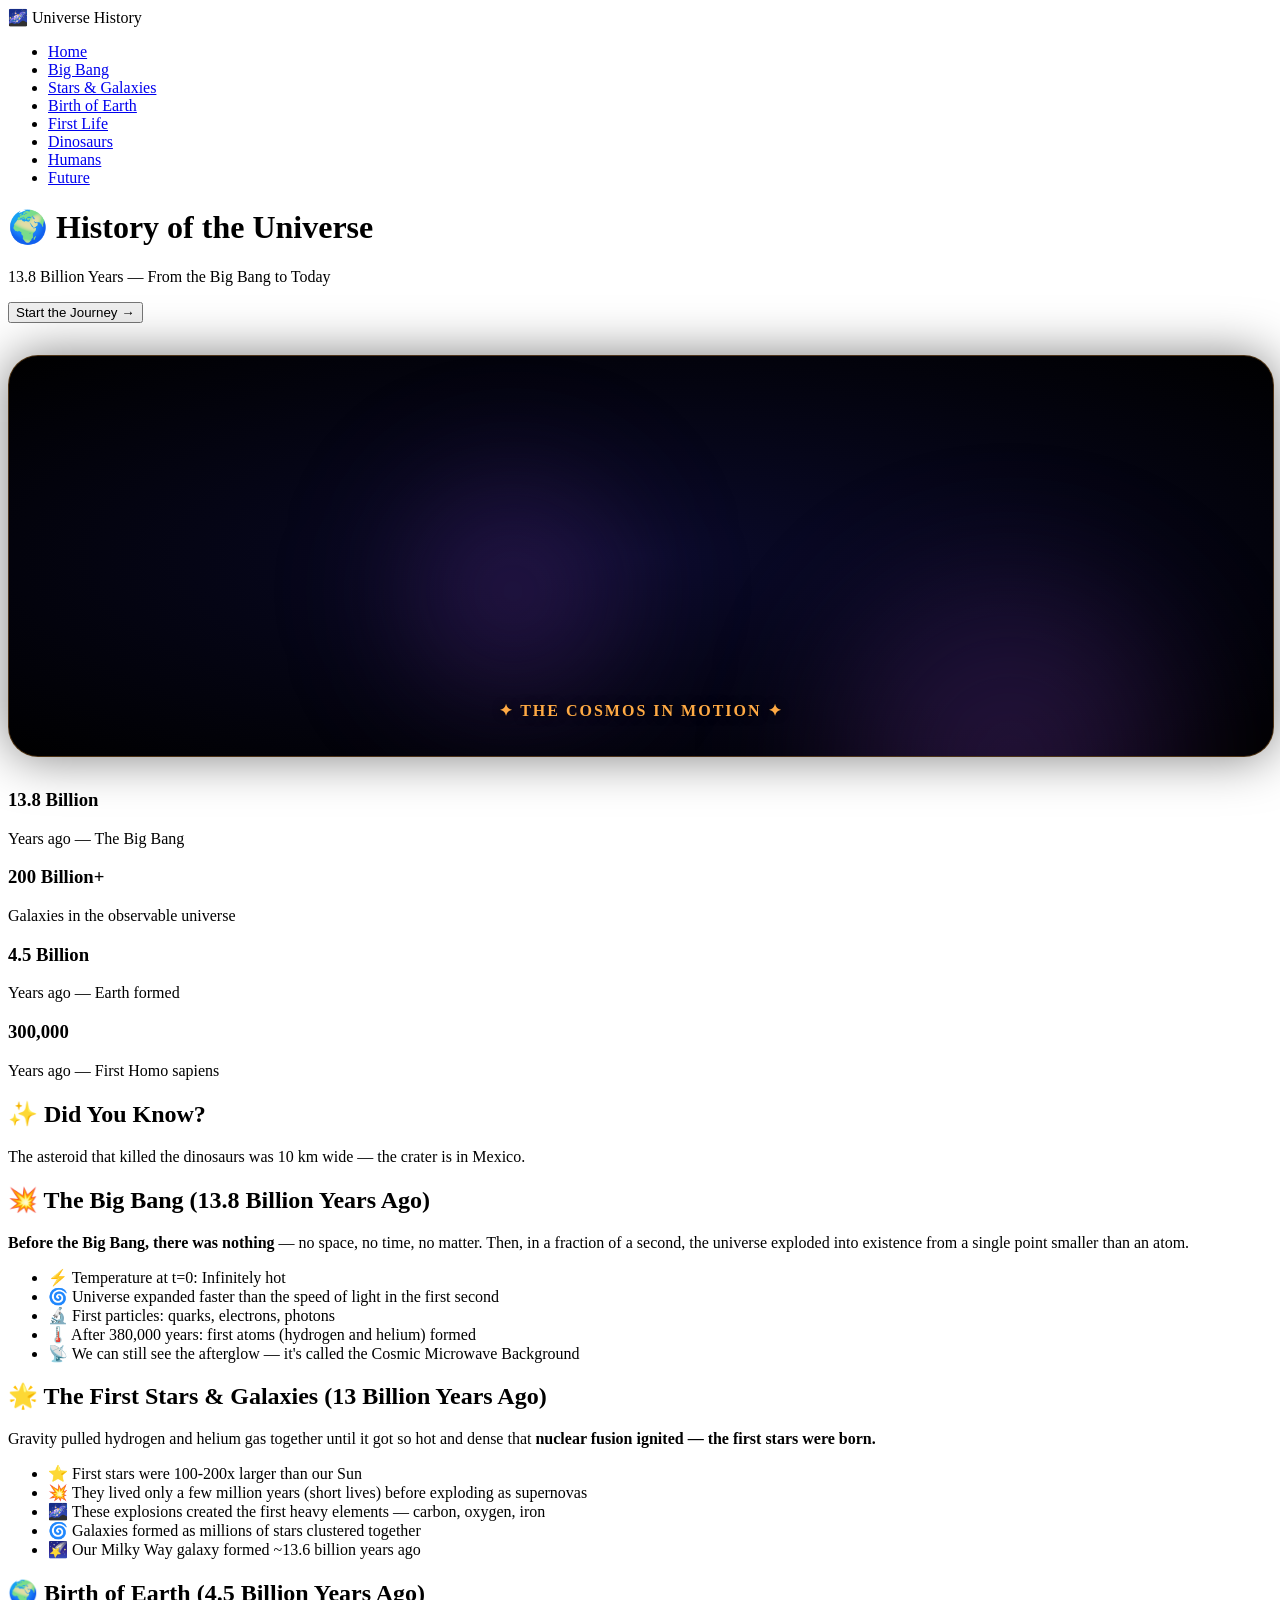
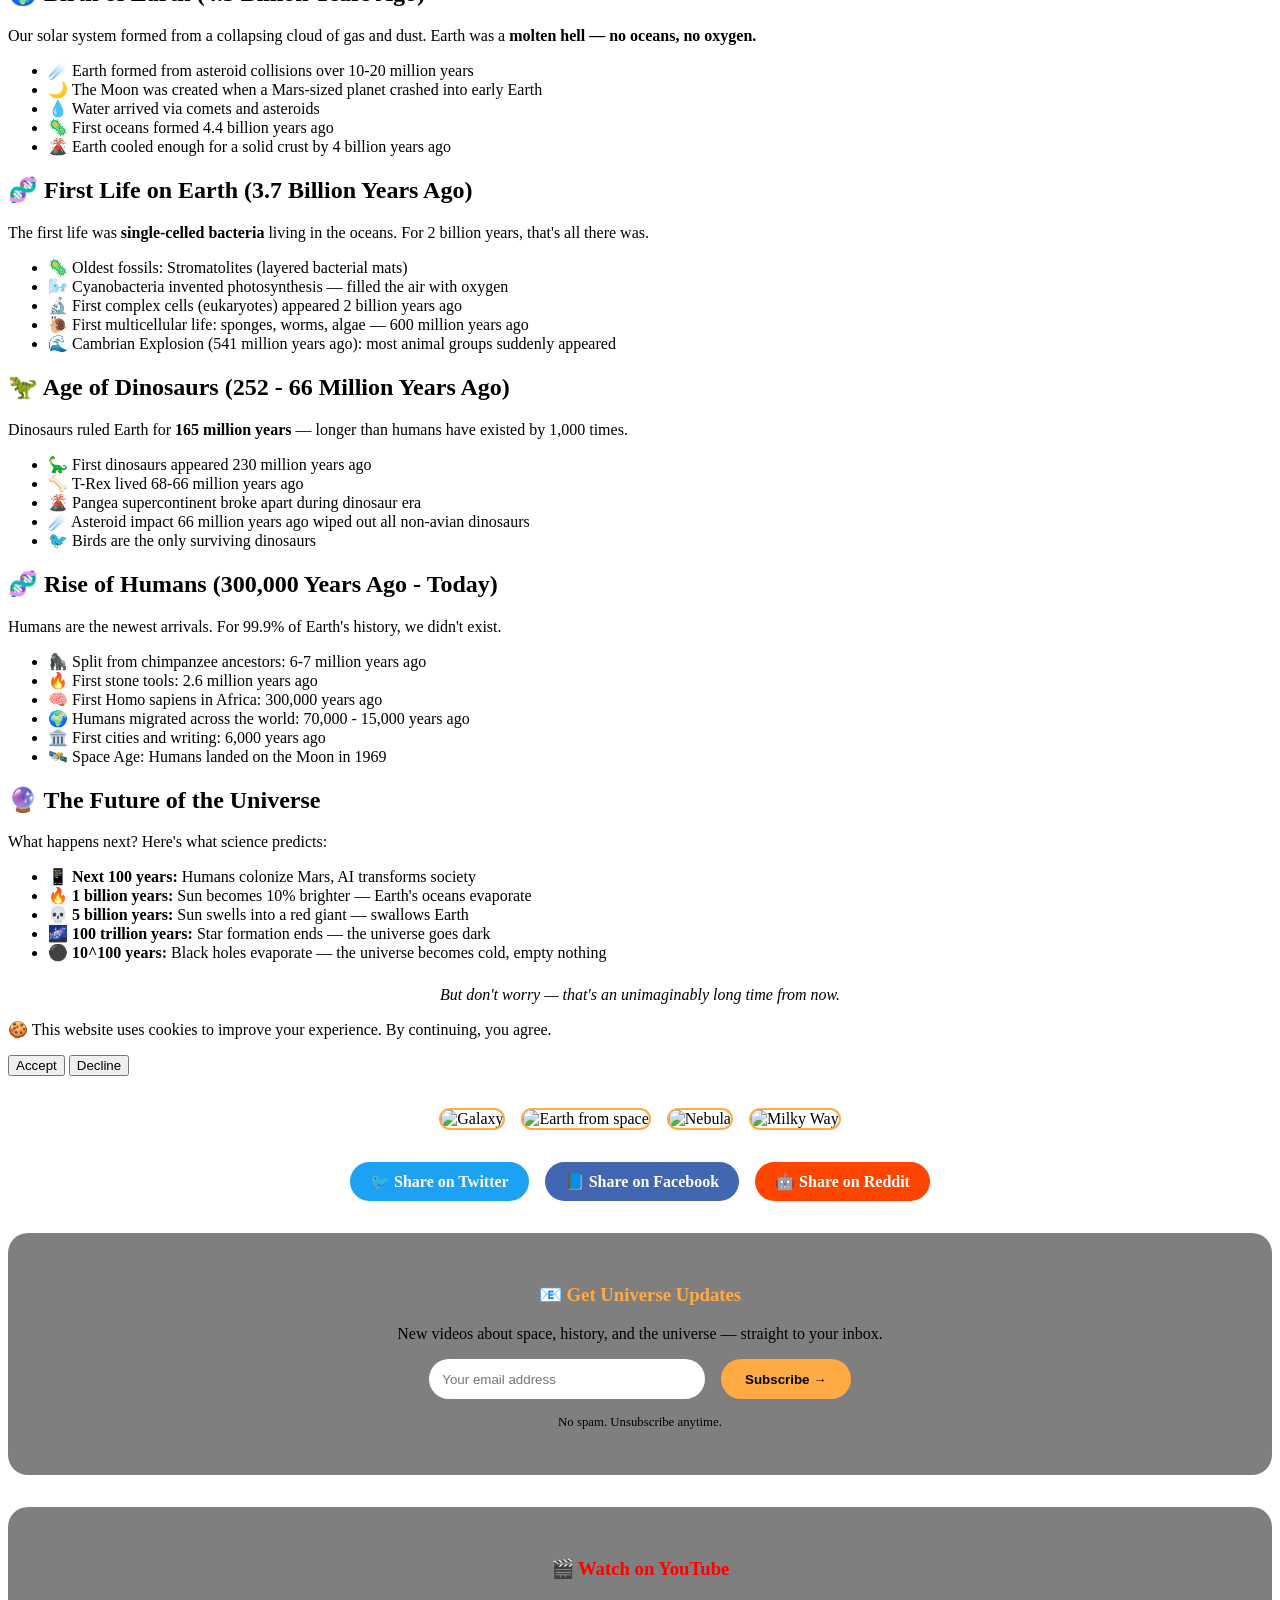
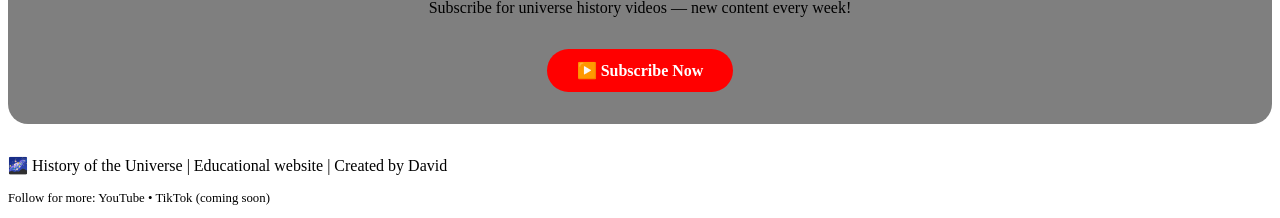
==== commit 663e8a02: "Update index.html" ====
--- a/index.html
+++ b/index.html
@@ -30,11 +30,7 @@
                 <p>13.8 Billion Years — From the Big Bang to Today</p>
                 <button id="startJourneyBtn">Start the Journey →</button>
             </div>
-                <div class="hero">
-                <h1>🌍 History of the Universe</h1>
-                <p>13.8 Billion Years — From the Big Bang to Today</p>
-                <button id="startJourneyBtn">Start the Journey →</button>
-            </div>
+        
                         <!-- Universe Animation -->
             <div class="universe-animation" id="universeAnimation">
                 <div class="nebula-glow" style="top: 20%; left: 10%;"></div>
--- a/style.css
+++ b/style.css
@@ -1,239 +1,3 @@
-* {
-    margin: 0;
-    padding: 0;
-    box-sizing: border-box;
-}
-
-body {
-    font-family: 'Segoe UI', 'Arial', sans-serif;
-    background: radial-gradient(circle at 20% 30%, #0a0a2a, #000000);
-    color: #e0e0ff;
-    min-height: 100vh;
-}
-
-nav {
-    display: flex;
-    justify-content: space-between;
-    align-items: center;
-    padding: 1rem 5%;
-    background: rgba(0, 0, 0, 0.8);
-    backdrop-filter: blur(10px);
-    border-bottom: 2px solid #ffaa44;
-    flex-wrap: wrap;
-    gap: 1rem;
-}
-
-.logo {
-    font-size: 1.5rem;
-    font-weight: bold;
-    color: #ffaa44;
-    letter-spacing: 1px;
-}
-
-nav ul {
-    display: flex;
-    gap: 0.8rem;
-    list-style: none;
-    flex-wrap: wrap;
-}
-
-nav ul li a {
-    color: #e0e0ff;
-    text-decoration: none;
-    padding: 0.4rem 0.8rem;
-    border-radius: 20px;
-    transition: all 0.3s;
-    font-size: 0.9rem;
-}
-
-nav ul li a:hover,
-nav ul li a.active {
-    background: #ffaa44;
-    color: #000;
-}
-
-main {
-    min-height: 70vh;
-    padding: 2rem 5%;
-}
-
-.page {
-    display: none;
-    animation: fadeIn 0.4s ease;
-}
-
-.page.active-page {
-    display: block;
-}
-
-@keyframes fadeIn {
-    from { opacity: 0; transform: translateY(20px); }
-    to { opacity: 1; transform: translateY(0); }
-}
-
-.hero {
-    text-align: center;
-    padding: 4rem 2rem;
-    background: rgba(0, 0, 0, 0.5);
-    border-radius: 40px;
-    margin-bottom: 3rem;
-    border: 1px solid rgba(255, 170, 68, 0.3);
-}
-
-.hero h1 {
-    font-size: 3rem;
-    margin-bottom: 1rem;
-    color: #ffaa44;
-}
-.hero p {
-    font-size: 1.3rem;
-    margin-bottom: 2rem;
-}
-.hero button {
-    background: #ffaa44;
-    color: #000;
-    border: none;
-    padding: 0.8rem 2rem;
-    font-size: 1.1rem;
-    font-weight: bold;
-    border-radius: 50px;
-    cursor: pointer;
-    transition: transform 0.2s;
-}
-.hero button:hover {
-    transform: scale(1.05);
-}
-
-.stats-grid {
-    display: flex;
-    gap: 1.5rem;
-    justify-content: center;
-    flex-wrap: wrap;
-    margin-bottom: 3rem;
-}
-.stat-card {
-    background: rgba(0, 0, 0, 0.6);
-    backdrop-filter: blur(5px);
-    border-radius: 20px;
-    padding: 1.5rem;
-    width: 220px;
-    text-align: center;
-    border-bottom: 3px solid #ffaa44;
-}
-.stat-card h3 {
-    font-size: 1.8rem;
-    color: #ffaa44;
-}
-.stat-card p {
-    font-size: 0.9rem;
-}
-
-.content-card {
-    background: rgba(0, 0, 0, 0.6);
-    border-radius: 25px;
-    padding: 2rem;
-    margin-top: 1.5rem;
-    border-left: 5px solid #ffaa44;
-}
-.content-card ul {
-    margin-top: 1rem;
-    margin-left: 1.5rem;
-}
-.content-card li {
-    margin: 0.8rem 0;
-    line-height: 1.5;
-}
-.page h2 {
-    font-size: 2rem;
-    color: #ffaa44;
-    border-left: 4px solid #ffaa44;
-    padding-left: 1rem;
-}
-
-.fact-section {
-    background: rgba(255, 170, 68, 0.1);
-    border-radius: 20px;
-    padding: 2rem;
-    text-align: center;
-}
-#randomFact {
-    font-size: 1.2rem;
-    margin-top: 1rem;
-    font-style: italic;
-}
-
-.cookie-consent {
-    position: fixed;
-    bottom: 0;
-    left: 0;
-    right: 0;
-    background: rgba(0, 0, 0, 0.95);
-    backdrop-filter: blur(10px);
-    padding: 1rem;
-    z-index: 9999;
-    transform: translateY(100%);
-    transition: transform 0.3s ease;
-}
-.cookie-consent.show {
-    transform: translateY(0);
-}
-.cookie-content {
-    max-width: 1200px;
-    margin: 0 auto;
-    display: flex;
-    justify-content: space-between;
-    align-items: center;
-    flex-wrap: wrap;
-    gap: 1rem;
-}
-.cookie-btn {
-    padding: 0.5rem 1.5rem;
-    border: none;
-    border-radius: 50px;
-    cursor: pointer;
-    font-weight: bold;
-}
-.cookie-btn.accept {
-    background: #ffaa44;
-    color: black;
-}
-.cookie-btn.decline {
-    background: #555;
-    color: white;
-}
-
-footer {
-    text-align: center;
-    padding: 2rem;
-    background: rgba(0, 0, 0, 0.7);
-    margin-top: 2rem;
-}
-
-@media (max-width: 900px) {
-    .hero h1 { font-size: 2rem; }
-    nav { flex-direction: column; text-align: center; }
-    nav ul { justify-content: center; }
-    .page h2 { font-size: 1.5rem; }
-}
-/* Image gallery */
-.image-gallery {
-    display: flex;
-    gap: 1rem;
-    flex-wrap: wrap;
-    justify-content: center;
-    margin-top: 2rem;
-}
-.gallery-img {
-    width: 200px;
-    height: 150px;
-    object-fit: cover;
-    border-radius: 15px;
-    border: 2px solid #ffaa44;
-    transition: transform 0.3s;
-}
-.gallery-img:hover {
-    transform: scale(1.05);
-}
 /* Universe Animation Section */
 .universe-animation {
     position: relative;
@@ -333,8 +97,6 @@
 /* Nebula Glow */
 .nebula-glow {
     position: absolute;
-    width: 300px;
-    height: 300px;
     border-radius: 50%;
     background: radial-gradient(circle, rgba(100, 50, 150, 0.4), rgba(100, 50, 150, 0));
     filter: blur(60px);
